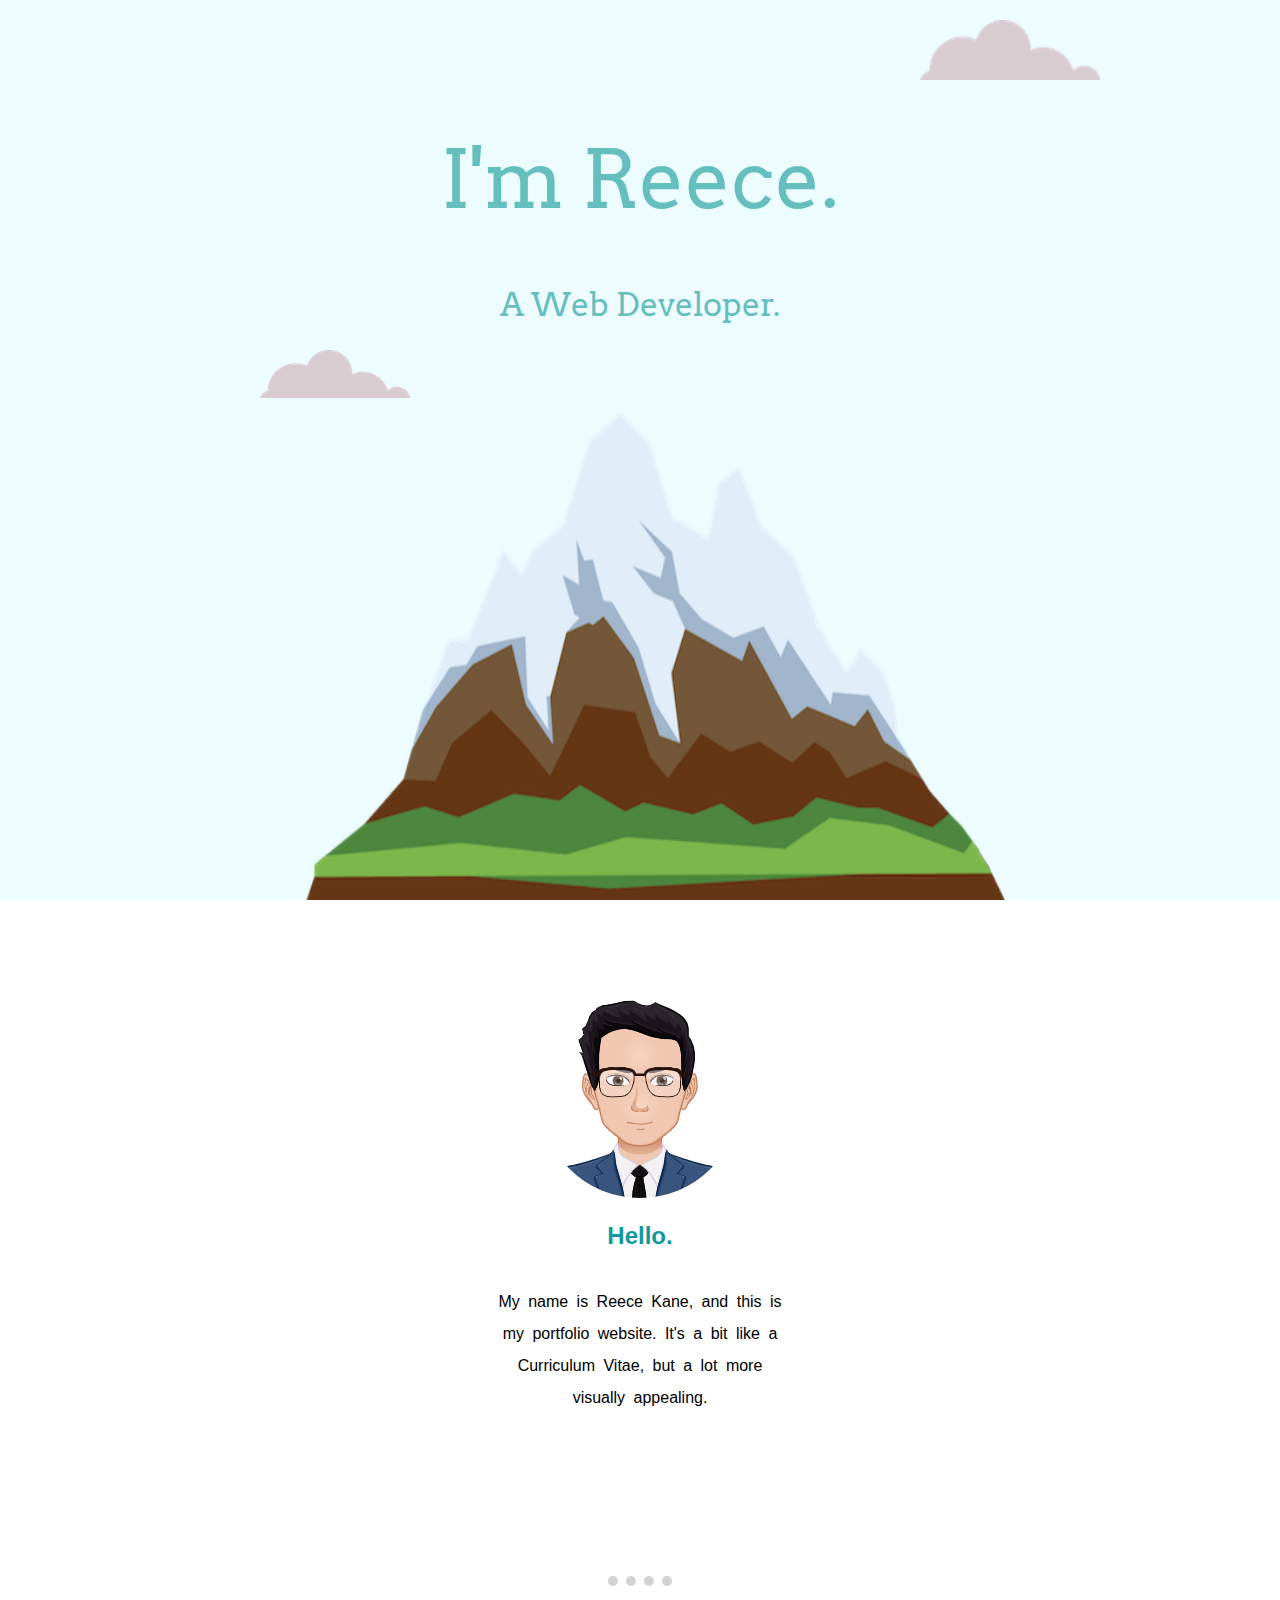
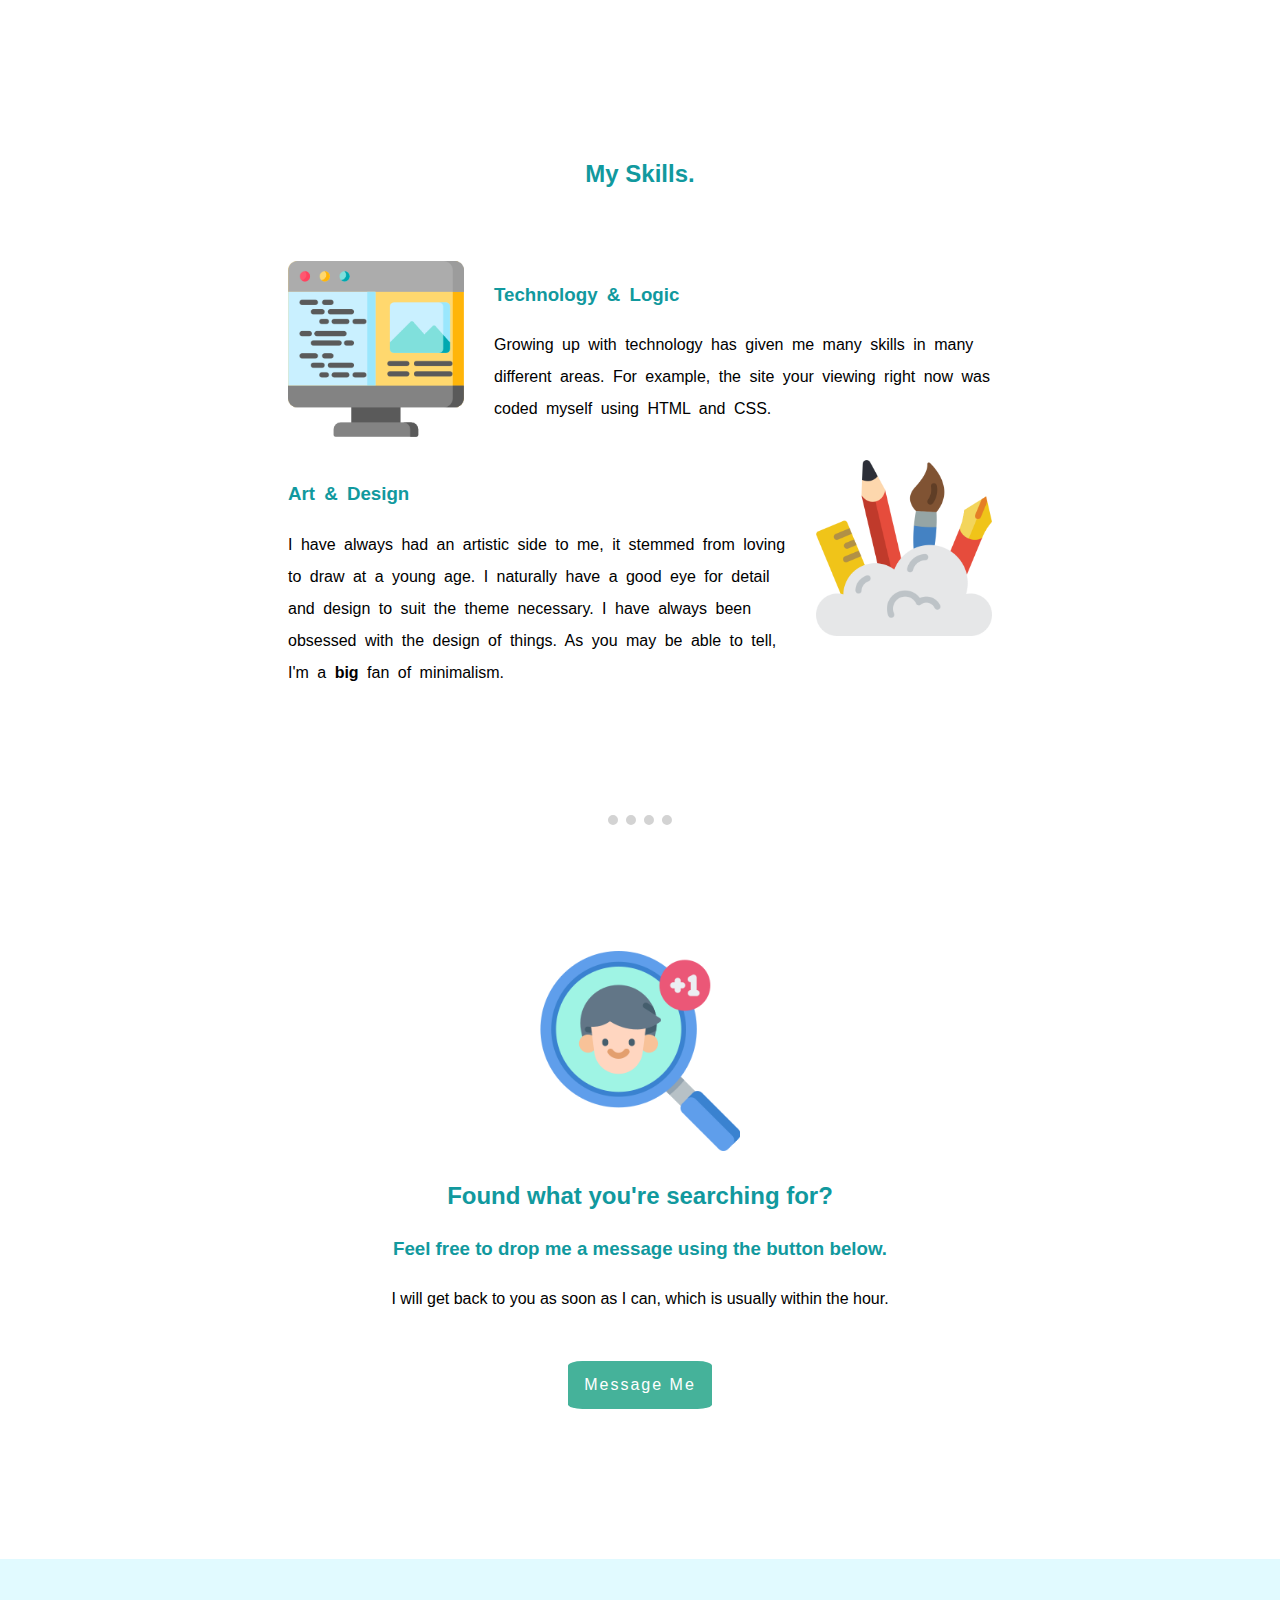
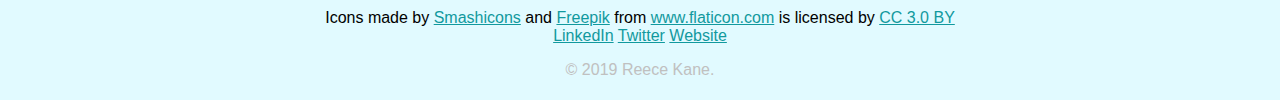
==== index.html @ 4f9b6ae7 "First Upload" ====
<!DOCTYPE html>
<html lang="en" dir="ltr">

<head>
  <meta charset="utf-8">
  <title>Reece Kane - about me</title>
  <meta name="description" content="This is my first HTML/CSS site" />
  <meta name="author" content="Reece Kane">
  <meta name="viewport" content="width=device-width, initial-scale=1.0">
  <meta name="keywords" content="HTML, CSS, XML, XHTML, JavaScript">
  <meta http-equiv="refresh" content="30">
  <link href="https://fonts.googleapis.com/css?family=Arvo|Indie+Flower&display=swap" rel="stylesheet">
  <link rel="stylesheet" href="CSS/style.css">
  <link rel="icon" href="favicon.ico">
</head>

<body>

  <div class="top-container">
    <img class="cloud1" src="CSSimages/cloud.png" alt="cloud">
    <h1 id="imx">I'm Reece.</h1>
    <p id=awebx>A Web Developer.</p>
    <img class="cloud2" src="CSSimages/cloud.png" alt="cloud">
    <img class="mtn" src="CSSimages/mountain.png" alt="mountain">
  </div>
  <div class="middle-container">
    <div class="profile">
      <br>
      <img class="avatar" src="CSSimages/myAvatar.png" alt="avatar">
      <h2>Hello.</h2>
      <p>My name is Reece Kane, and this is my portfolio website. It's a bit like a Curriculum Vitae, but a lot more visually appealing.</p>
    </div>
    <br>
    <hr class="hr">
    <br>
    <div class="skills">
      <br>
      <h2>My Skills.</h2>
      <br>
      <div class="skill-row">
        <img class="pc" src="CSSimages/computer.png" alt="computer">
        <h3>Technology & Logic</h3>
        <p>Growing up with technology has given me many skills in many different areas. For example,
        the site your viewing right now was coded myself using HTML and CSS.  </p>
      </div>
      <div class="skill-row">
        <img class="art" src="CSSimages/creativity.png" alt="art">
        <h3>Art & Design</h3>
        <p>I have always had an artistic side to me, it stemmed from loving to draw at a young age. I naturally have a good eye for detail and design to suit the theme necessary.
        I have always been obsessed with the design of things. As you may be able to tell, I'm a <strong>big</strong> fan of minimalism.</p>
      </div>
    </div>
    <br>
    <hr class="hr">
    <br>
    <div class="contact-me">
      <img class="contact" src="CSSimages/search.png" alt="contactme">
      <h2>Found what you're searching for?</h2>
      <h3>Feel free to drop me a message using the button below.</h3>
      <p>I will get back to you as soon as I can, which is usually within the hour.</p>
						<a href="mailto:reecekane000@gmail.com" class="messageme"> Message me</a>
  </div>
  <div class="bottom-container">
    <div>Icons made by <a href="https://www.flaticon.com/authors/smashicons" title="Smashicons">Smashicons</a> and  <a href="https://www.flaticon.com/authors/freepik" title="Freepik">Freepik</a> from <a href="https://www.flaticon.com/" title="Flaticon">www.flaticon.com</a> is licensed by <a
        href="http://creativecommons.org/licenses/by/3.0/" title="Creative Commons BY 3.0" target="_blank">CC 3.0 BY</a></div>
    <a class="footer-link" href="https://www.linkedin.com/">LinkedIn</a>
    <a class="footer-link" href="https://twitter.com/">Twitter</a>
    <a class="footer-link" href="https://www.appbrewery.co/">Website</a>
    <p>© 2019 Reece Kane.</p>
  </div>

</body>

</html>
---- CSS/style.css ----
body {
  margin:0;
  text-align: center;
  font-family: Arial, Helvetica, sans-serif;
}

/*-----------------------------First Page----------------------------*/

.top-container {
  position: relative;
  padding-bottom: 600px;
  background-color: #ecfcff;

}

.cloud1 {
position: absolute;
right: 180px;
top: 20px;
width:180px;
height:60px
}

.cloud2 {
position: absolute;
left: 260px;
top:350px;

}

#imx {                                 /*------- header ------*/
  font-size: 5rem;
  font-family: 'Arvo', serif;
  font-weight: normal;
  display: inline-block;
  margin: 100px auto 0 auto;
  color: #66BFBF;
  line-height: 2;
}
#awebx {                                /*------- paragraph ------*/
    margin: 0;
    position: relative;
    top: 25px;
    font-family: 'Arvo', serif;
    font-size: 2rem;
    color: #66BFBF;

}

.mtn {
position: absolute;
right: 275px;
bottom: 0;
height:600px;
width: 700px;
}
 /*------------------------------- Second Page --------------------------*/

 .middle-container {
margin:0;
margin-top: 75px;

}
.pc {                          /* -----circular images----*/
  width: 200px;
  height: 200px;
  float: left;
  padding-right: 30px;

}
.avatar{
  border-radius: 100%;
  background-color: white;

}
.contact {
  width: 200px;
  height: 200px;
  margin-top: 40px;
}
.art {
  width: 200px;
  height: 200px;
  float: right;
  padding-left: 30px;
}                                /* -----circular images----*/
.hr {
  width: 5%;
  border: none;
  border-top-style: dotted;
  border-width: 10px;
  border-color: lightgrey;

}

.profile p {
  display: inline-block;
  line-height: 2;
  word-spacing: 4px;
}

.profile h2 {
  color:  #11999E
}

.profile {
  width: 300px;
  margin: 80px auto 120px auto;
}

.skills {
margin-top: 110px;
margin-bottom: 100px;
}
.skills h2, h3 {
  margin-bottom: 20px;
  color:  #11999E;
}
.skill-row {
  width: 55%;
  margin:35px auto;
  text-align: left;
  line-height: 2;
  word-spacing: 4px;

}
.skill-row img {
  width: 25%;
  height: 25%;
}
.skill-row h3 {
  padding-top: 15px;
}

/*-------------------------------- Third Page ----------------------------*/
.messageme {
    background: #45b29a;      /*---------- message me button---------*/
    padding: .5em 1em .5em 1em;
    color: white;
    display: inline-block;
    border-radius: 10%;
    text-transform: capitalize;
    letter-spacing: 2px;
    text-decoration: none;
    margin-top: 30px;
}
.contact-me h2, h3, a {
  color:  #11999E;
  margin: 10px auto;
}
.contact-me {
  margin: 60px auto 140px auto;
  line-height: 2;
}
.bottom-container {
  background-color: #e1faff;
  padding: 50px;
  padding-bottom: 5px;
}
.bottom-container p {
  color: silver;
}
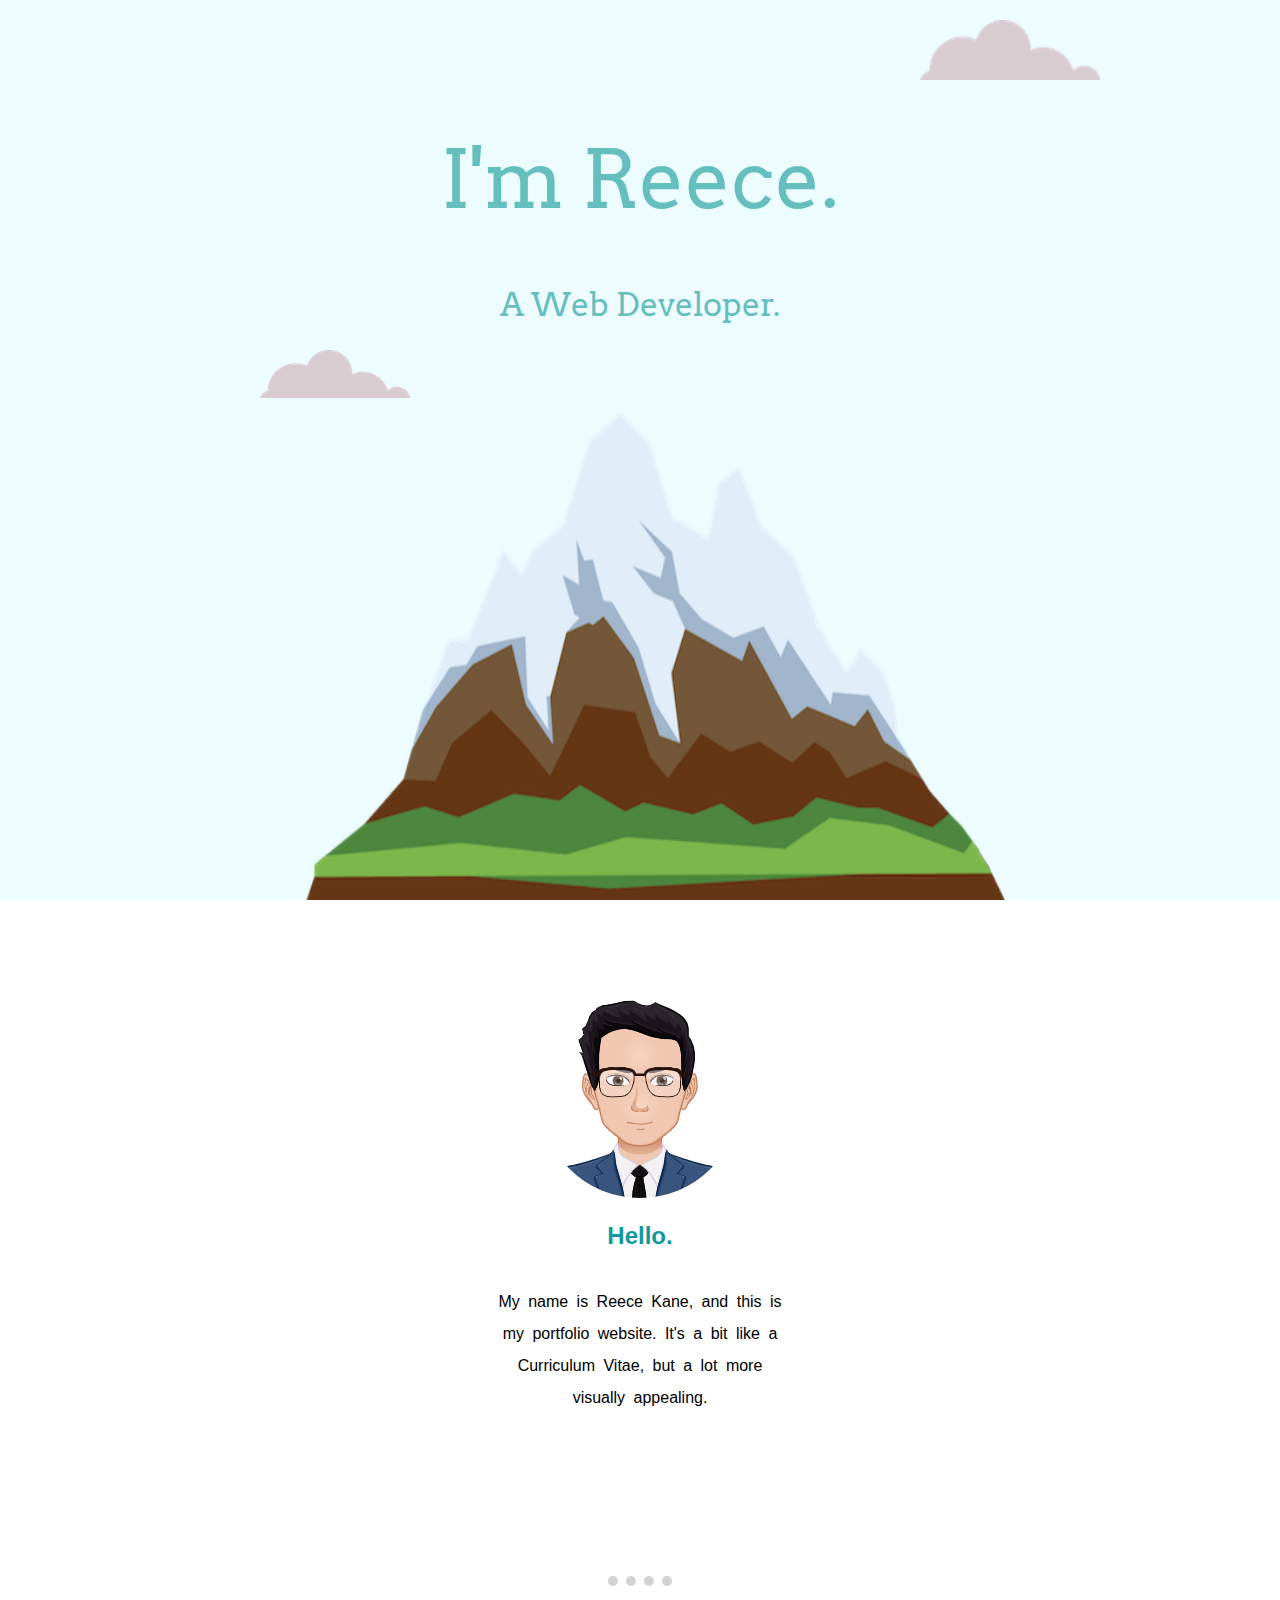
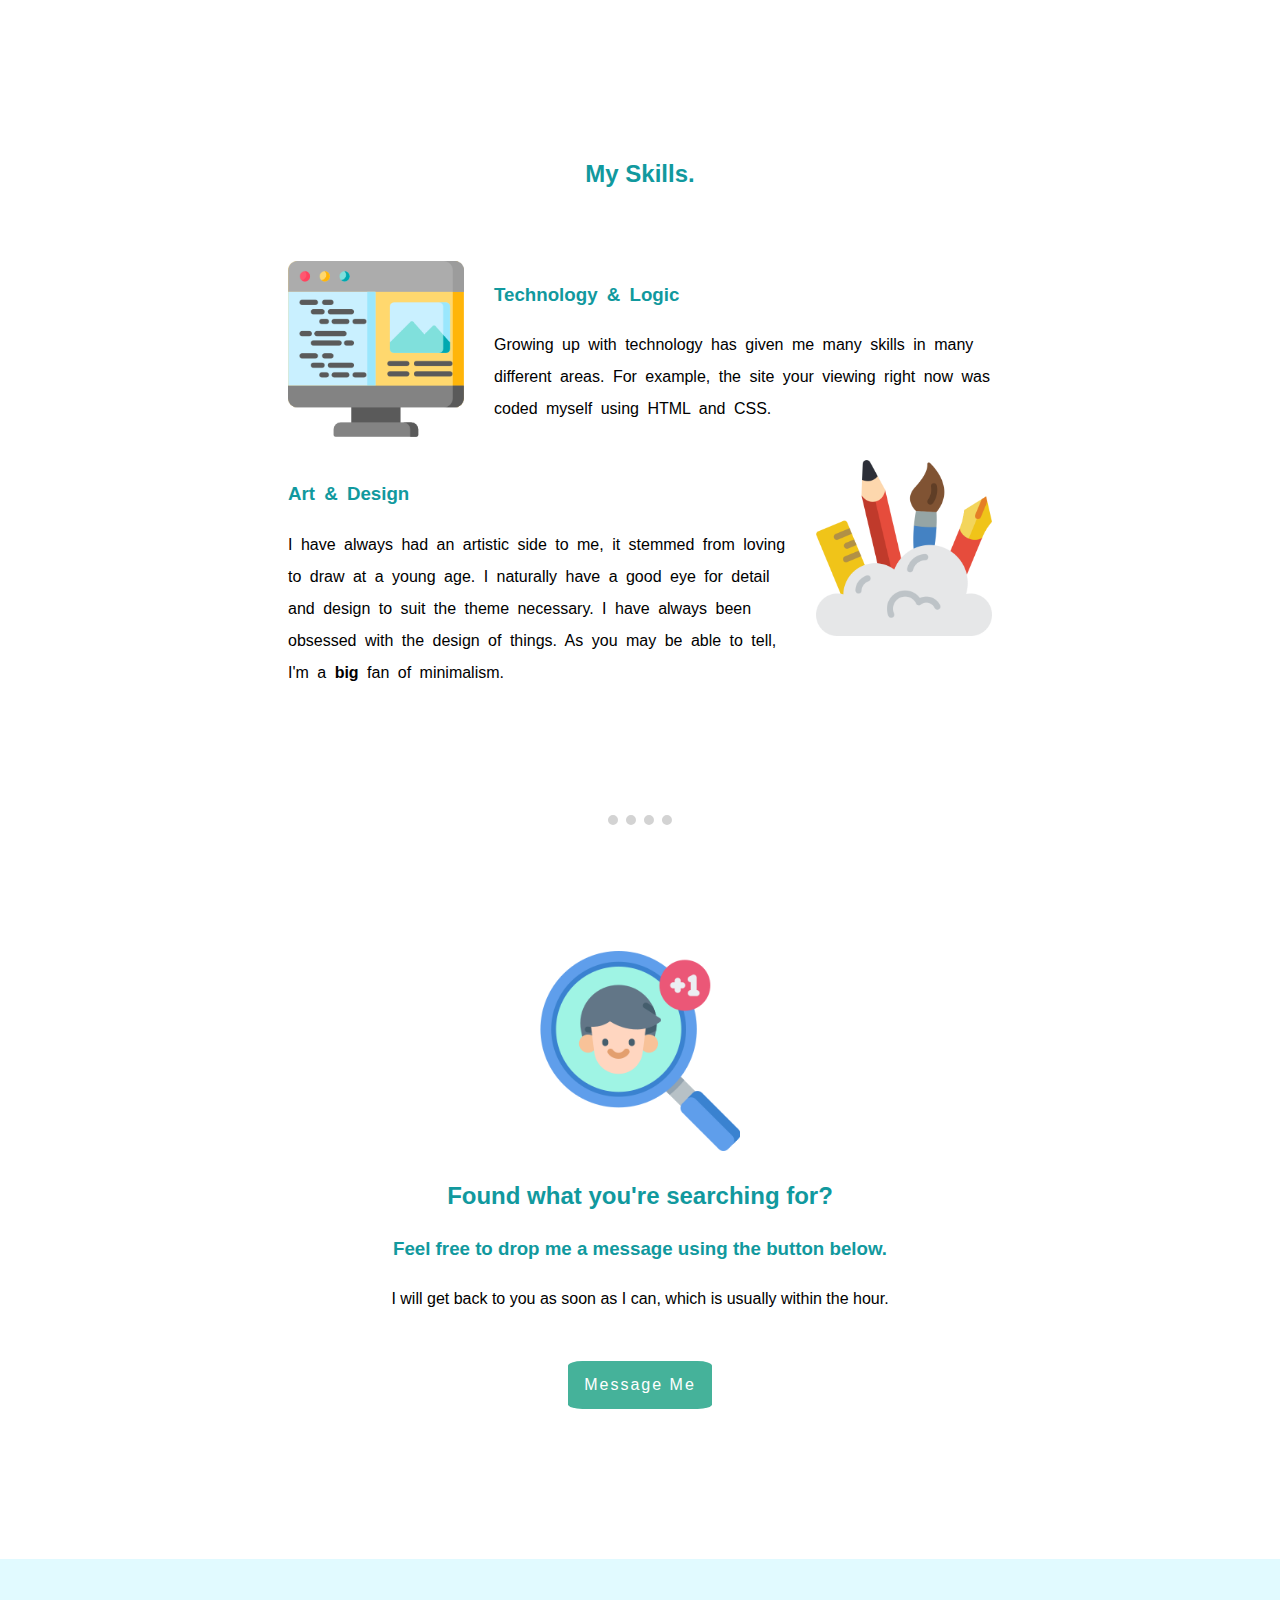
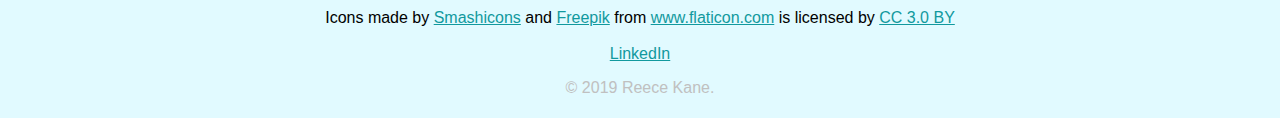
==== commit 05710e82: "Changelog - upload: 002" ====
--- a/index.html
+++ b/index.html
@@ -41,13 +41,13 @@
         <img class="pc" src="CSSimages/computer.png" alt="computer">
         <h3>Technology & Logic</h3>
         <p>Growing up with technology has given me many skills in many different areas. For example,
-        the site your viewing right now was coded myself using HTML and CSS.  </p>
+          the site your viewing right now was coded myself using HTML and CSS. </p>
       </div>
       <div class="skill-row">
         <img class="art" src="CSSimages/creativity.png" alt="art">
         <h3>Art & Design</h3>
         <p>I have always had an artistic side to me, it stemmed from loving to draw at a young age. I naturally have a good eye for detail and design to suit the theme necessary.
-        I have always been obsessed with the design of things. As you may be able to tell, I'm a <strong>big</strong> fan of minimalism.</p>
+          I have always been obsessed with the design of things. As you may be able to tell, I'm a <strong>big</strong> fan of minimalism.</p>
       </div>
     </div>
     <br>
@@ -58,16 +58,15 @@
       <h2>Found what you're searching for?</h2>
       <h3>Feel free to drop me a message using the button below.</h3>
       <p>I will get back to you as soon as I can, which is usually within the hour.</p>
-						<a href="mailto:reecekane000@gmail.com" class="messageme"> Message me</a>
-  </div>
-  <div class="bottom-container">
-    <div>Icons made by <a href="https://www.flaticon.com/authors/smashicons" title="Smashicons">Smashicons</a> and  <a href="https://www.flaticon.com/authors/freepik" title="Freepik">Freepik</a> from <a href="https://www.flaticon.com/" title="Flaticon">www.flaticon.com</a> is licensed by <a
-        href="http://creativecommons.org/licenses/by/3.0/" title="Creative Commons BY 3.0" target="_blank">CC 3.0 BY</a></div>
-    <a class="footer-link" href="https://www.linkedin.com/">LinkedIn</a>
-    <a class="footer-link" href="https://twitter.com/">Twitter</a>
-    <a class="footer-link" href="https://www.appbrewery.co/">Website</a>
-    <p>© 2019 Reece Kane.</p>
-  </div>
+      <a href="mailto:reecekane000@gmail.com" class="messageme"> Message me</a>
+    </div>
+    <div class="bottom-container">
+      <div>Icons made by <a href="https://www.flaticon.com/authors/smashicons" title="Smashicons">Smashicons</a> and <a href="https://www.flaticon.com/authors/freepik" title="Freepik">Freepik</a> from <a href="https://www.flaticon.com/"
+          title="Flaticon">www.flaticon.com</a> is licensed by <a href="http://creativecommons.org/licenses/by/3.0/" title="Creative Commons BY 3.0" target="_blank">CC 3.0 BY</a></div>
+      <br>
+      <a class="footer-link" href="www.linkedin.com/in/reece-kane-webdev98">LinkedIn</a>
+      <p>© 2019 Reece Kane.</p>
+    </div>
 
 </body>
 
--- a/CSS/style.css
+++ b/CSS/style.css
@@ -8,23 +8,23 @@
 
 .top-container {
   position: relative;
-  padding-bottom: 600px;
+  padding-bottom: 37.5rem;
   background-color: #ecfcff;
 
 }
 
 .cloud1 {
 position: absolute;
-right: 180px;
-top: 20px;
-width:180px;
-height:60px
+right: 11.25rem;
+top: 1.25rem;
+width:11.25rem;
+height:3.75rem;
 }
 
 .cloud2 {
 position: absolute;
-left: 260px;
-top:350px;
+left: 16.25rem;
+top:21.875rem;
 
 }
 
@@ -33,14 +33,14 @@
   font-family: 'Arvo', serif;
   font-weight: normal;
   display: inline-block;
-  margin: 100px auto 0 auto;
+  margin: 6.25rem auto 0 auto;
   color: #66BFBF;
   line-height: 2;
 }
 #awebx {                                /*------- paragraph ------*/
     margin: 0;
     position: relative;
-    top: 25px;
+    top: 1.5625rem;
     font-family: 'Arvo', serif;
     font-size: 2rem;
     color: #66BFBF;
@@ -49,23 +49,23 @@
 
 .mtn {
 position: absolute;
-right: 275px;
+right: 17.1875rem;
 bottom: 0;
-height:600px;
-width: 700px;
+height:37.5rem;
+width: 43.75rem;
 }
  /*------------------------------- Second Page --------------------------*/
 
  .middle-container {
 margin:0;
-margin-top: 75px;
+margin-top: 4.6875rem;
 
 }
 .pc {                          /* -----circular images----*/
-  width: 200px;
-  height: 200px;
+  width: 12.5rem;
+  height:12.5rem;
   float: left;
-  padding-right: 30px;
+  padding-right: 1.875rem;
 
 }
 .avatar{
@@ -74,15 +74,15 @@
 
 }
 .contact {
-  width: 200px;
-  height: 200px;
-  margin-top: 40px;
+  width: 12.5rem;
+  height: 12.5rem;
+  margin-top: 2.5rem;
 }
 .art {
-  width: 200px;
-  height: 200px;
+  width: 12.5rem;
+  height: 12.5rem;
   float: right;
-  padding-left: 30px;
+  padding-left: 1.875rem;
 }                                /* -----circular images----*/
 .hr {
   width: 5%;
@@ -104,21 +104,21 @@
 }
 
 .profile {
-  width: 300px;
-  margin: 80px auto 120px auto;
+  width: 18.75rem;
+  margin: 5rem auto 7.5rem auto;
 }
 
 .skills {
-margin-top: 110px;
-margin-bottom: 100px;
+margin-top: 6.875rem;
+margin-bottom: 6.25rem;
 }
 .skills h2, h3 {
-  margin-bottom: 20px;
+  margin-bottom: 1.25rem;
   color:  #11999E;
 }
 .skill-row {
   width: 55%;
-  margin:35px auto;
+  margin:2.1875rem auto;
   text-align: left;
   line-height: 2;
   word-spacing: 4px;
@@ -142,19 +142,22 @@
     text-transform: capitalize;
     letter-spacing: 2px;
     text-decoration: none;
-    margin-top: 30px;
+    margin-top: 1.875rem;
+}
+.messageme:hover {
+  background: #6ad2bb;
 }
 .contact-me h2, h3, a {
   color:  #11999E;
   margin: 10px auto;
 }
 .contact-me {
-  margin: 60px auto 140px auto;
+  margin: 3.75rem auto 8.75rem auto;
   line-height: 2;
 }
 .bottom-container {
   background-color: #e1faff;
-  padding: 50px;
+  padding: 3.125rem;
   padding-bottom: 5px;
 }
 .bottom-container p {
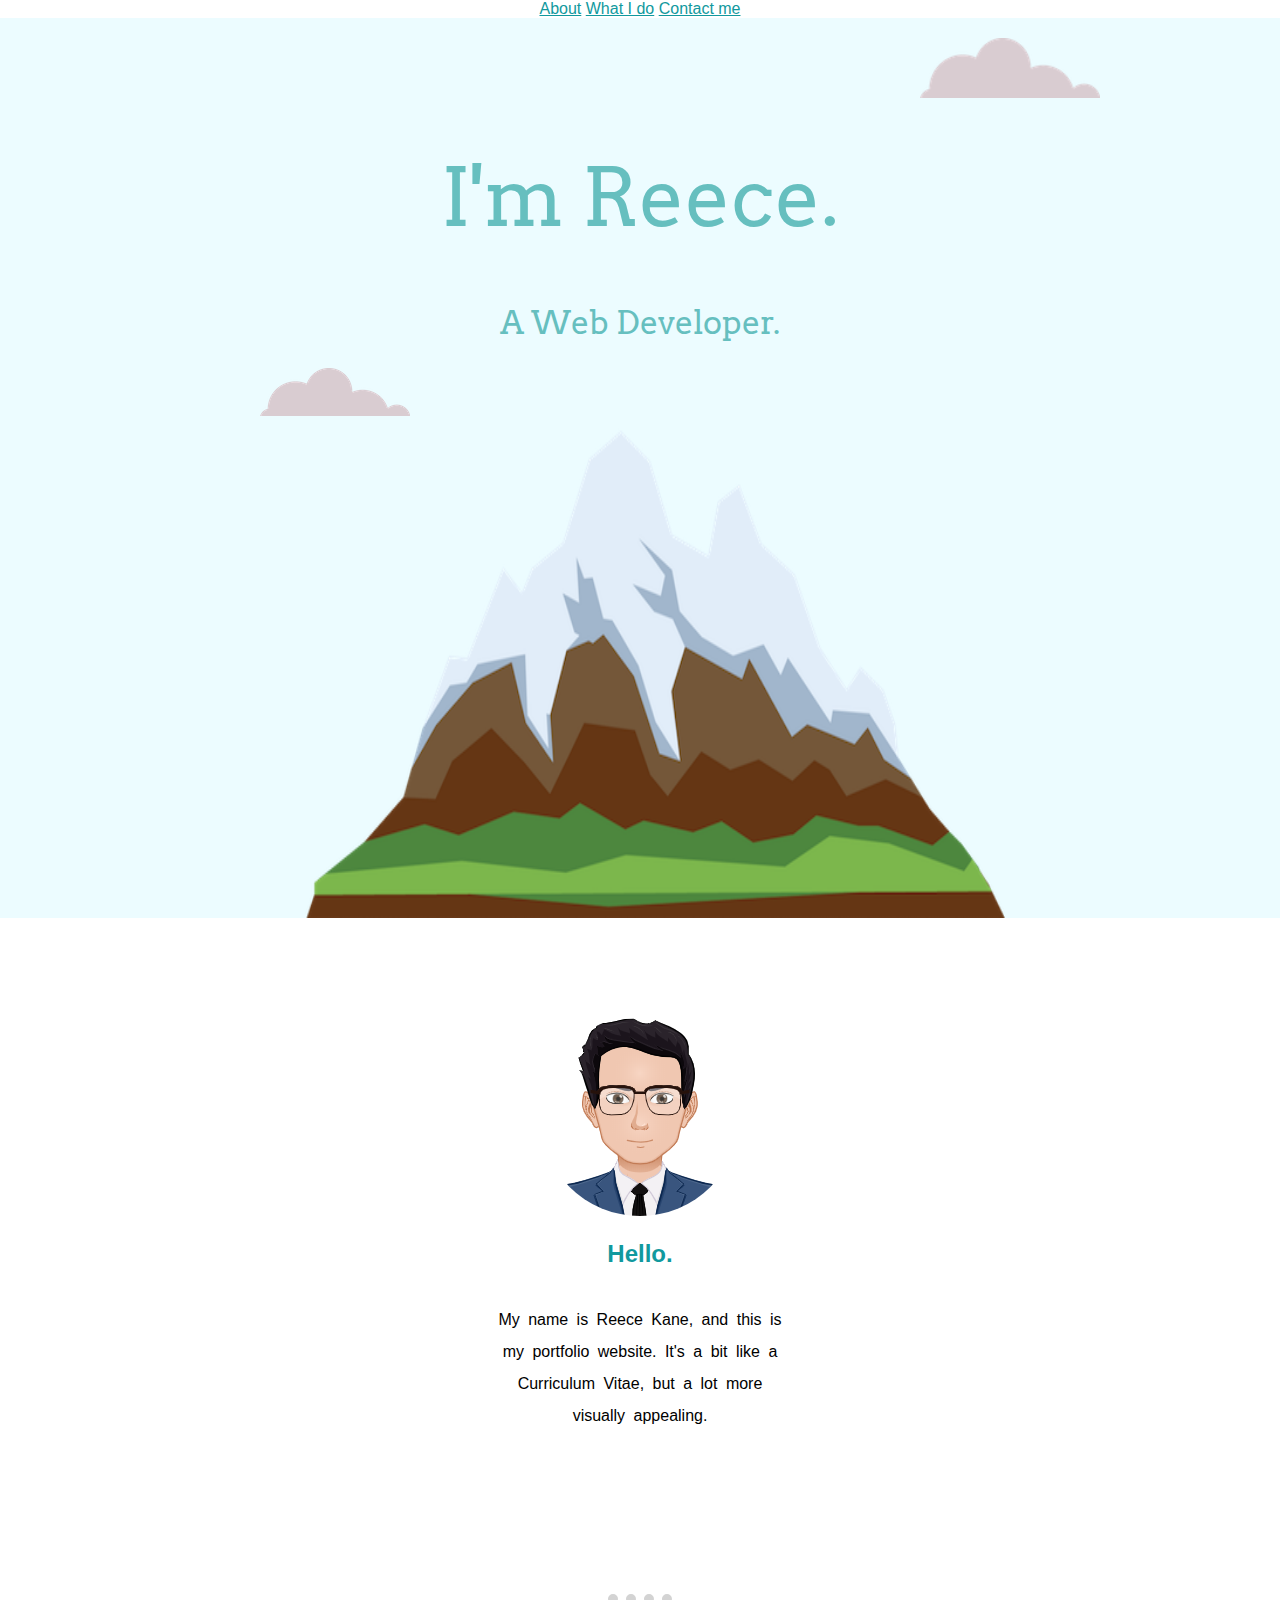
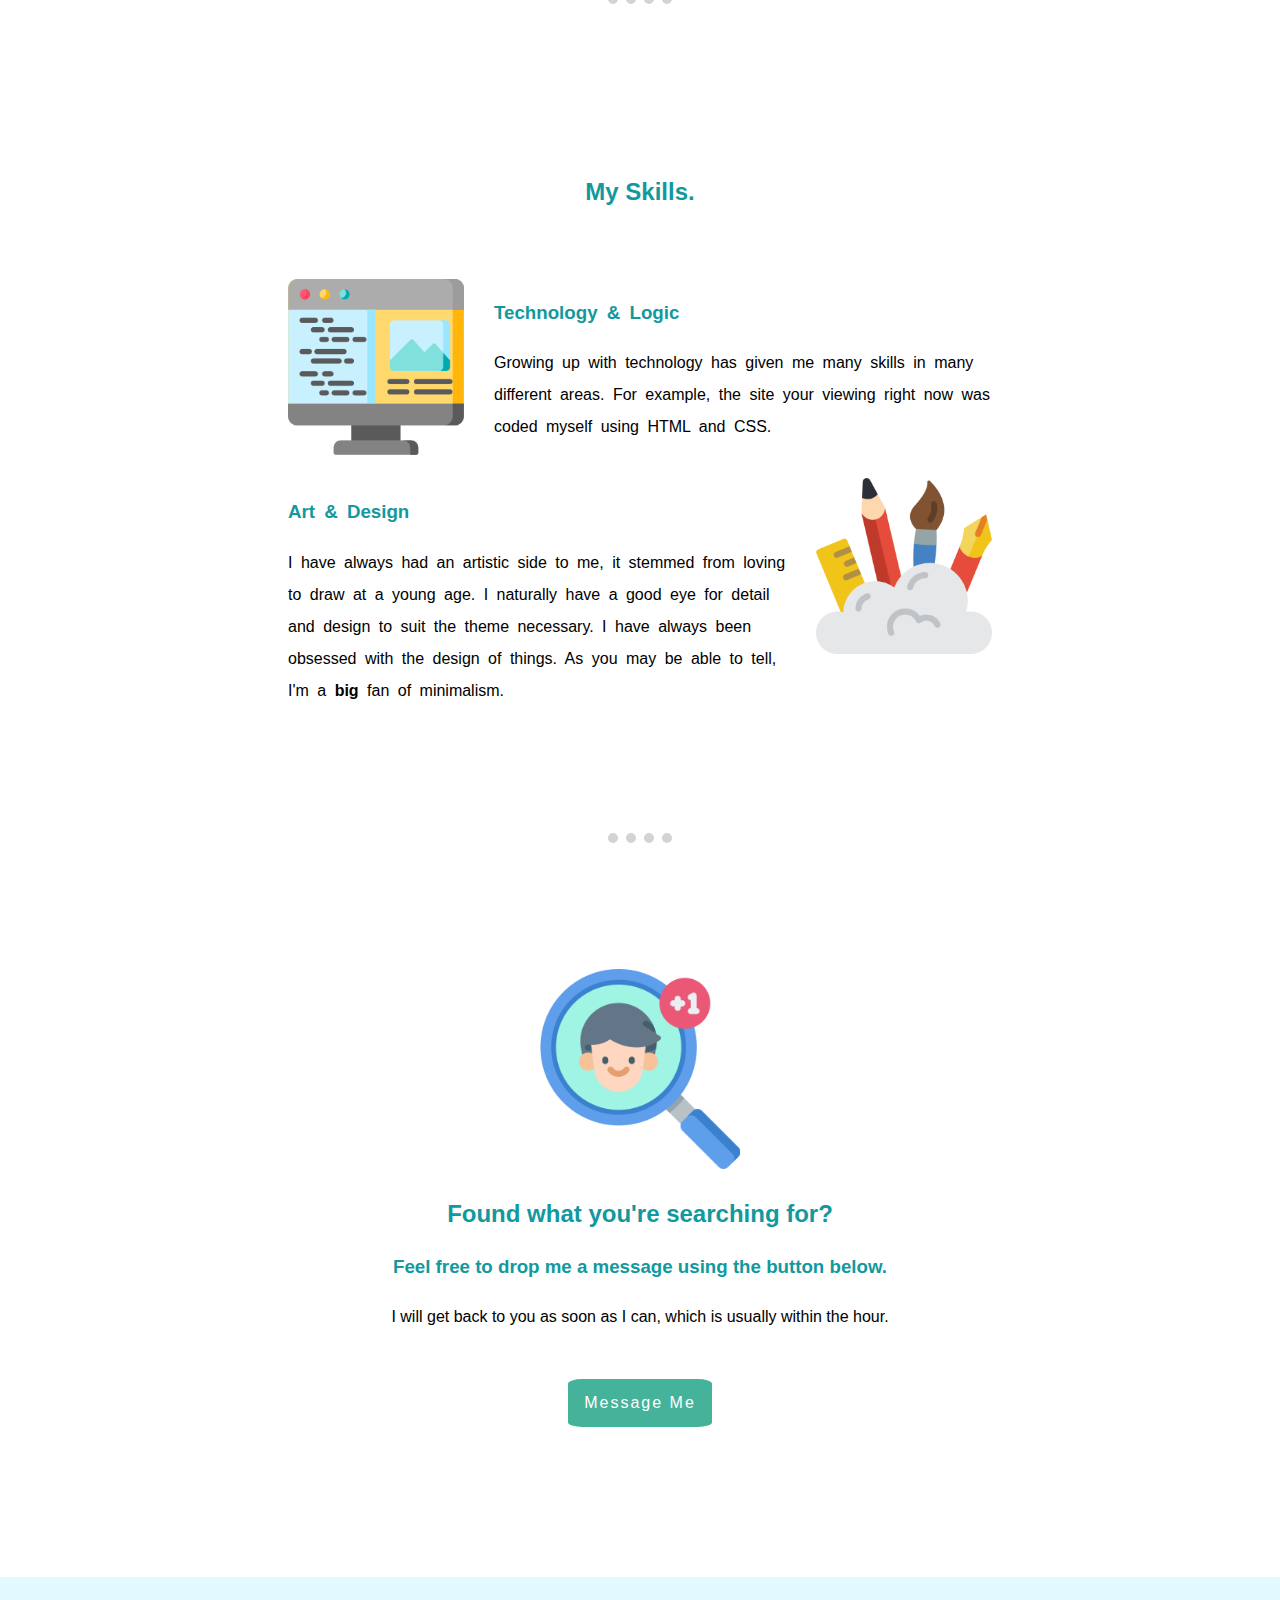
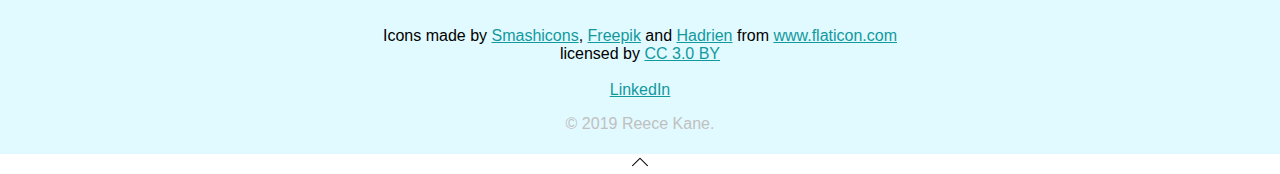
==== commit d042d494: "3rd Upload." ====
--- a/index.html
+++ b/index.html
@@ -15,7 +15,11 @@
 </head>
 
 <body>
-
+  <div class="nav-bar">
+    <a href="index.html">About</a>
+    <a href="whatido.html">What I do</a>
+    <a href="#contact-me">Contact me</a>
+  </div>
   <div class="top-container">
     <img class="cloud1" src="CSSimages/cloud.png" alt="cloud">
     <h1 id="imx">I'm Reece.</h1>
@@ -53,21 +57,25 @@
     <br>
     <hr class="hr">
     <br>
-    <div class="contact-me">
-      <img class="contact" src="CSSimages/search.png" alt="contactme">
-      <h2>Found what you're searching for?</h2>
-      <h3>Feel free to drop me a message using the button below.</h3>
-      <p>I will get back to you as soon as I can, which is usually within the hour.</p>
-      <a href="mailto:reecekane000@gmail.com" class="messageme"> Message me</a>
-    </div>
+    <section id="contact-me">
+      <div class="contact-me">
+        <img class="contact" src="CSSimages/search.png" alt="contactme">
+        <h2>Found what you're searching for?</h2>
+        <h3>Feel free to drop me a message using the button below.</h3>
+        <p>I will get back to you as soon as I can, which is usually within the hour.</p>
+        <a href="mailto:reecekane000@gmail.com" class="messageme"> Message me</a>
+      </div>
+    </section>
     <div class="bottom-container">
-      <div>Icons made by <a href="https://www.flaticon.com/authors/smashicons" title="Smashicons">Smashicons</a> and <a href="https://www.flaticon.com/authors/freepik" title="Freepik">Freepik</a> from <a href="https://www.flaticon.com/"
-          title="Flaticon">www.flaticon.com</a> is licensed by <a href="http://creativecommons.org/licenses/by/3.0/" title="Creative Commons BY 3.0" target="_blank">CC 3.0 BY</a></div>
+      <div>Icons made by <a href="https://www.flaticon.com/authors/smashicons" title="Smashicons">Smashicons</a>, <a href="https://www.flaticon.com/authors/freepik" title="Freepik">Freepik</a> and <a href="https://www.flaticon.com/authors/hadrien" title="Hadrien">Hadrien</a> from <a href="https://www.flaticon.com/" title="Flaticon">www.flaticon.com </a>
+           <br>licensed by <a href="http://creativecommons.org/licenses/by/3.0/" title="Creative Commons BY 3.0" target="_blank">CC 3.0 BY</a></div>
+
       <br>
       <a class="footer-link" href="www.linkedin.com/in/reece-kane-webdev98">LinkedIn</a>
       <p>© 2019 Reece Kane.</p>
-    </div>
+        </div>
 
+  <a class="topbutton" href="#top"><img src="CSSimages2/up-arrow.png" alt="top"> </a>
 </body>
 
 </html>
